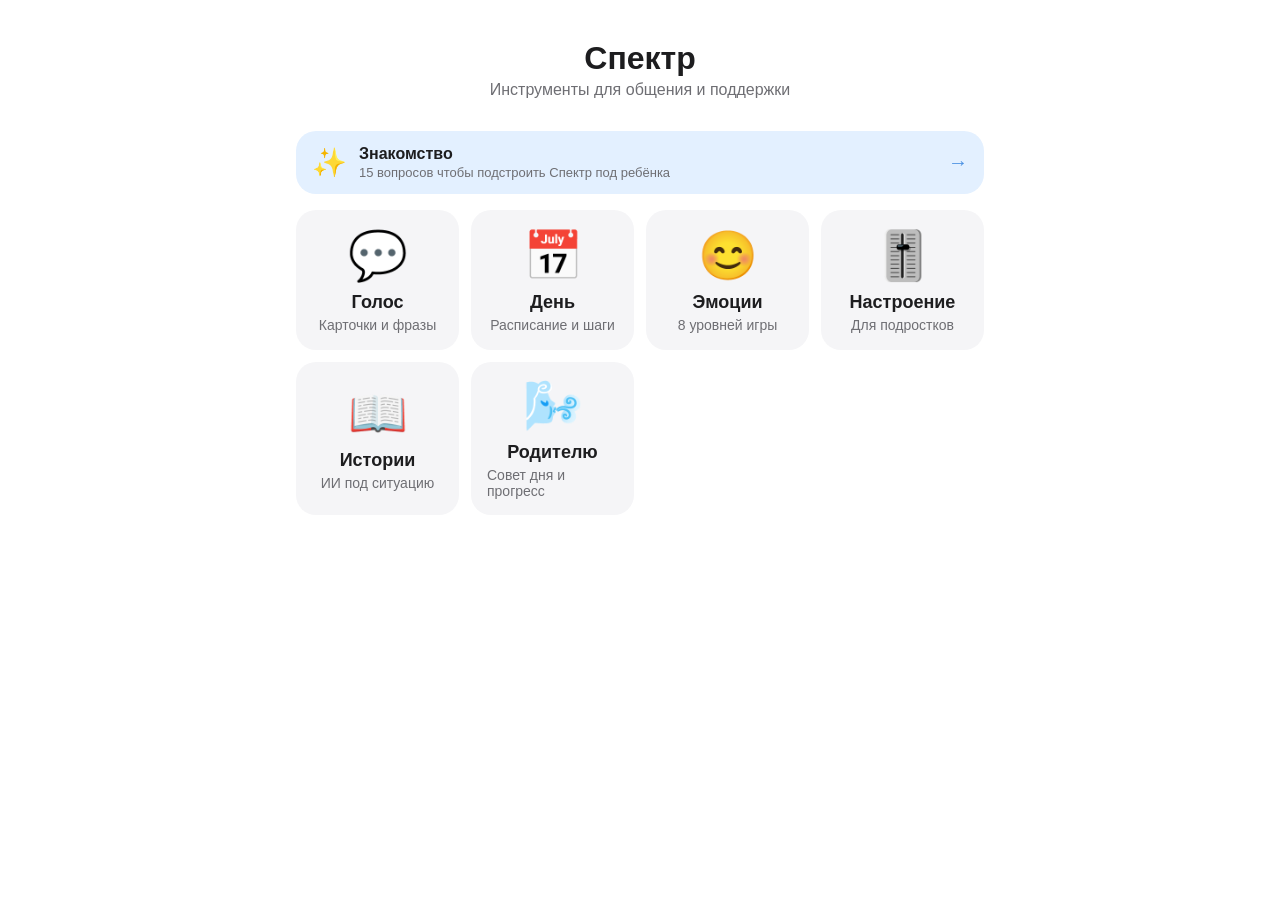
==== static/index.html @ e47038ba "Sprint 9: Parent Track (Hanen OWL + MYmind + progress dashboard) Opens second parallel track — for t" ====
<!DOCTYPE html>
<html lang="ru">
<head>
<meta charset="UTF-8">
<meta name="viewport" content="width=device-width, initial-scale=1.0, viewport-fit=cover, user-scalable=no">
<title>Спектр</title>
<script src="https://telegram.org/js/telegram-web-app.js"></script>
<link rel="stylesheet" href="/static/css/tokens.css">
<link rel="manifest" href="/manifest.webmanifest">
<meta name="theme-color" content="#4a90e2">
<meta name="apple-mobile-web-app-capable" content="yes">
<meta name="apple-mobile-web-app-status-bar-style" content="default">
<meta name="apple-mobile-web-app-title" content="Спектр">
<link rel="apple-touch-icon" href="/static/assets/icon-192.png">
<link rel="icon" type="image/svg+xml" href="/static/assets/icon.svg">
<link rel="stylesheet" href="/static/css/index.css">
</head>
<body>
<main class="hub">
  <h1 class="hub-title">Спектр</h1>
  <p class="hub-sub">Инструменты для общения и поддержки</p>

  <a href="/onboarding" class="hub-banner" id="hub-banner" hidden>
    <span class="hub-banner-icon">✨</span>
    <span class="hub-banner-text">
      <strong>Знакомство</strong>
      <span class="hub-banner-sub">15 вопросов чтобы подстроить Спектр под ребёнка</span>
    </span>
    <span class="hub-banner-arrow">→</span>
  </a>

  <nav class="hub-grid">
    <a href="/aac" class="hub-tile">
      <div class="hub-tile-icon">💬</div>
      <div class="hub-tile-label">Голос</div>
      <div class="hub-tile-desc">Карточки и фразы</div>
    </a>
    <a href="/day" class="hub-tile">
      <div class="hub-tile-icon">📅</div>
      <div class="hub-tile-label">День</div>
      <div class="hub-tile-desc">Расписание и шаги</div>
    </a>
    <a href="/emotions" class="hub-tile">
      <div class="hub-tile-icon">😊</div>
      <div class="hub-tile-label">Эмоции</div>
      <div class="hub-tile-desc">8 уровней игры</div>
    </a>
    <a href="/mood" class="hub-tile">
      <div class="hub-tile-icon">🎚️</div>
      <div class="hub-tile-label">Настроение</div>
      <div class="hub-tile-desc">Для подростков</div>
    </a>
    <a href="/stories" class="hub-tile">
      <div class="hub-tile-icon">📖</div>
      <div class="hub-tile-label">Истории</div>
      <div class="hub-tile-desc">ИИ под ситуацию</div>
    </a>
    <a href="/parent" class="hub-tile">
      <div class="hub-tile-icon">🌬️</div>
      <div class="hub-tile-label">Родителю</div>
      <div class="hub-tile-desc">Совет дня и прогресс</div>
    </a>
  </nav>

  <div class="hub-profile-chip" id="profile-chip" hidden></div>
</main>
<script src="/static/js/telegram.js"></script>
<script src="/static/js/telemetry.js"></script>
<script>
(function () {
  let profile = null;
  try {
    profile = JSON.parse(localStorage.getItem('spectrum_sensory_profile') || 'null');
  } catch (_) {}
  if (!profile) {
    document.getElementById('hub-banner').hidden = false;
  } else {
    const chip = document.getElementById('profile-chip');
    const labels = { seeking: 'Ищет стимуляцию', hyper: 'Чувствителен', hypo: 'Слабая реакция', mixed: 'Смешанный профиль' };
    const icons = { seeking: '🎢', hyper: '🌙', hypo: '🌫️', mixed: '🌗' };
    chip.innerHTML =
      '<span>' + (icons[profile.dominant] || '🌗') + '</span>' +
      '<span>' + (labels[profile.dominant] || 'Профиль') + '</span>' +
      '<a href="/onboarding" class="hub-profile-chip-edit">изменить</a>';
    chip.hidden = false;
  }
  window.SP && window.SP.event && window.SP.event('hub_open', {
    has_profile: !!profile,
    profile: profile ? profile.dominant : null,
  });
})();
</script>
<script src="/static/js/pwa.js" defer></script>
</body>
</html>
---- static/css/tokens.css ----
:root {
  --sp-bg: #ffffff;
  --sp-bg-secondary: #f5f5f7;
  --sp-text: #1d1d1f;
  --sp-text-muted: #6e6e73;
  --sp-accent: #4a90e2;
  --sp-accent-soft: #e3f0ff;
  --sp-success: #34c759;
  --sp-border: #d2d2d7;
  --sp-radius: 12px;
  --sp-radius-lg: 20px;
  --sp-touch-target: 56px;
  --sp-font: -apple-system, BlinkMacSystemFont, "SF Pro Text", "Helvetica Neue", "Segoe UI", Roboto, sans-serif;
  --tg-bg: var(--tg-theme-bg-color, var(--sp-bg));
  --tg-text: var(--tg-theme-text-color, var(--sp-text));
}

@media (prefers-color-scheme: dark) {
  :root {
    --sp-bg: #000000;
    --sp-bg-secondary: #1c1c1e;
    --sp-text: #ffffff;
    --sp-text-muted: #98989d;
    --sp-border: #38383a;
    --sp-accent-soft: #1a2942;
  }
}

@media (prefers-reduced-motion: reduce) {
  *, *::before, *::after {
    animation-duration: 0.01ms !important;
    transition-duration: 0.01ms !important;
  }
}

* { box-sizing: border-box; -webkit-tap-highlight-color: transparent; }
[hidden] { display: none !important; }
html, body {
  margin: 0; padding: 0;
  background: var(--tg-bg); color: var(--tg-text);
  font-family: var(--sp-font);
  font-size: 16px;
}
body {
  padding-top: env(safe-area-inset-top);
  padding-bottom: env(safe-area-inset-bottom);
}
button { font: inherit; }
---- static/css/index.css ----
.hub {
  padding: 24px 16px;
  max-width: 720px;
  margin: 0 auto;
}
.hub-title {
  font-size: 32px;
  font-weight: 700;
  margin: 16px 0 4px;
  text-align: center;
}
.hub-sub {
  font-size: 16px;
  color: var(--sp-text-muted);
  text-align: center;
  margin: 0 0 32px;
}
.hub-grid {
  display: grid;
  grid-template-columns: repeat(auto-fill, minmax(140px, 1fr));
  gap: 12px;
}
.hub-tile {
  display: flex;
  flex-direction: column;
  align-items: center;
  justify-content: center;
  min-height: 140px;
  padding: 16px;
  background: var(--sp-bg-secondary);
  border-radius: var(--sp-radius-lg);
  text-decoration: none;
  color: inherit;
  transition: transform 0.15s ease, background 0.15s ease;
}
.hub-tile:active {
  transform: scale(0.97);
  background: var(--sp-accent-soft);
}
.hub-tile-icon {
  font-size: 48px;
  margin-bottom: 8px;
}
.hub-tile-label {
  font-size: 18px;
  font-weight: 600;
}
.hub-tile-desc {
  font-size: 14px;
  color: var(--sp-text-muted);
  margin-top: 4px;
}
.hub-tile-disabled {
  opacity: 0.4;
  pointer-events: none;
}

.hub-banner {
  display: flex;
  align-items: center;
  gap: 12px;
  margin-bottom: 16px;
  padding: 14px 16px;
  background: var(--sp-accent-soft);
  border-radius: var(--sp-radius-lg);
  text-decoration: none;
  color: inherit;
  transition: transform 0.15s, background 0.15s;
}
.hub-banner:active {
  transform: scale(0.98);
}
.hub-banner-icon {
  font-size: 28px;
  flex: 0 0 auto;
}
.hub-banner-text {
  flex: 1;
  display: flex;
  flex-direction: column;
  gap: 2px;
  font-size: 15px;
}
.hub-banner-text strong {
  font-size: 16px;
  font-weight: 600;
}
.hub-banner-sub {
  color: var(--sp-text-muted);
  font-size: 13px;
}
.hub-banner-arrow {
  font-size: 20px;
  color: var(--sp-accent);
  flex: 0 0 auto;
}

.hub-profile-chip {
  display: flex;
  align-items: center;
  justify-content: center;
  gap: 8px;
  margin: 20px auto 0;
  padding: 8px 14px;
  background: var(--sp-bg-secondary);
  border-radius: 999px;
  font-size: 13px;
  color: var(--sp-text-muted);
  width: max-content;
  max-width: 100%;
}
.hub-profile-chip-edit {
  color: var(--sp-accent);
  text-decoration: none;
  font-weight: 500;
}
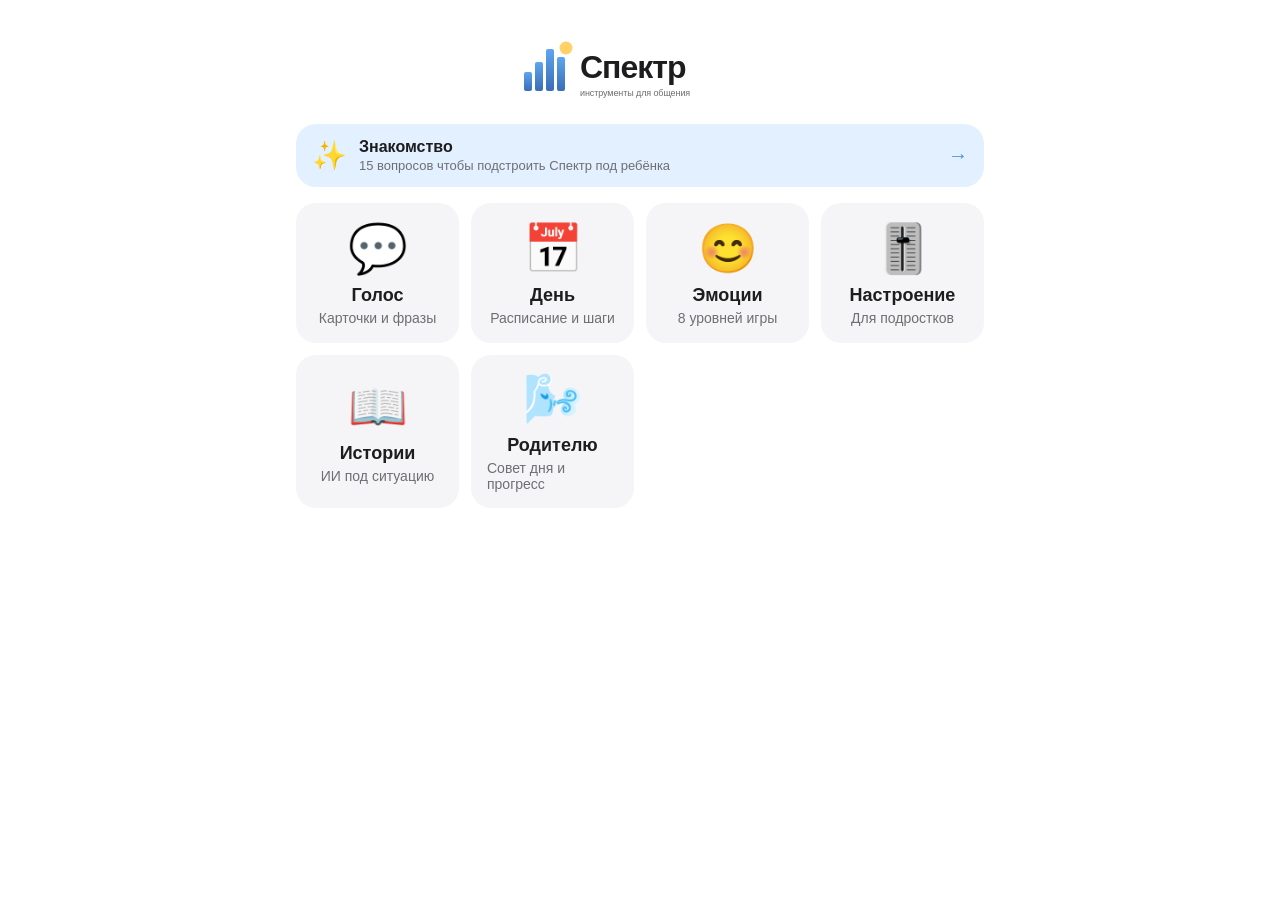
==== commit d394290f: "Sprint 15: brand polish (wordmark + 1200×630 OG share image) Assets: - static/assets/wordmark.svg — " ====
--- a/static/index.html
+++ b/static/index.html
@@ -8,6 +8,18 @@
 <link rel="stylesheet" href="/static/css/tokens.css">
 <link rel="manifest" href="/manifest.webmanifest">
 <meta name="theme-color" content="#4a90e2">
+<meta name="description" content="Спектр — бесплатные инструменты коммуникации для семей с детьми с расстройством аутистического спектра. AAC, расписание, эмоции, истории.">
+<meta property="og:title" content="Спектр">
+<meta property="og:description" content="Инструменты для общения и поддержки детей с РАС. Открыл ссылку — работает.">
+<meta property="og:image" content="https://spectrum-app.fly.dev/static/assets/og-image.png">
+<meta property="og:type" content="website">
+<meta property="og:url" content="https://spectrum-app.fly.dev/">
+<meta property="og:locale" content="ru_RU">
+<meta name="twitter:card" content="summary_large_image">
+<meta name="twitter:title" content="Спектр">
+<meta name="twitter:description" content="Инструменты для общения и поддержки детей с РАС.">
+<meta name="twitter:image" content="https://spectrum-app.fly.dev/static/assets/og-image.png">
+<link rel="icon" type="image/png" sizes="192x192" href="/static/assets/icon-192.png">
 <meta name="apple-mobile-web-app-capable" content="yes">
 <meta name="apple-mobile-web-app-status-bar-style" content="default">
 <meta name="apple-mobile-web-app-title" content="Спектр">
@@ -17,8 +29,10 @@
 </head>
 <body>
 <main class="hub">
-  <h1 class="hub-title">Спектр</h1>
-  <p class="hub-sub">Инструменты для общения и поддержки</p>
+  <h1 class="hub-title">
+    <img src="/static/assets/wordmark.svg" alt="Спектр" class="hub-wordmark">
+    <span class="visually-hidden">Спектр</span>
+  </h1>
 
   <a href="/onboarding" class="hub-banner" id="hub-banner" hidden>
     <span class="hub-banner-icon">✨</span>
@@ -90,6 +104,7 @@
   });
 })();
 </script>
+<script src="/static/js/sensory.js" defer></script>
 <script src="/static/js/pwa.js" defer></script>
 </body>
 </html>
--- a/static/css/tokens.css
+++ b/static/css/tokens.css
@@ -33,6 +33,61 @@
   }
 }
 
+/* ─── Sensory profile adaptations (applied to <html>) ─── */
+/* Hyper-responsivity: low threshold to stimuli — soften everything */
+html.sp-profile-hyper {
+  --sp-accent: #6ba6e0;         /* less saturated */
+  --sp-accent-soft: #ecf3fb;
+  --sp-radius: 14px;
+  --sp-radius-lg: 22px;
+}
+html.sp-profile-hyper *,
+html.sp-profile-hyper *::before,
+html.sp-profile-hyper *::after {
+  transition-duration: 0.28s !important;
+  animation-duration: 0.28s !important;
+}
+html.sp-profile-hyper body {
+  font-size: 15px;              /* slightly smaller / less visual mass */
+}
+
+/* Hypo-responsivity: reduced reactivity — need more salient feedback */
+html.sp-profile-hypo {
+  --sp-touch-target: 64px;      /* bigger tap zones */
+  --sp-accent: #2e76d0;         /* stronger color */
+  --sp-accent-soft: #d5e7f8;
+  --sp-text: #000000;
+}
+@media (prefers-color-scheme: dark) {
+  html.sp-profile-hypo { --sp-text: #ffffff; }
+}
+html.sp-profile-hypo body {
+  font-size: 17px;
+}
+html.sp-profile-hypo button,
+html.sp-profile-hypo .hub-tile,
+html.sp-profile-hypo .aac-card,
+html.sp-profile-hypo .em-option {
+  border-width: 2px;
+}
+html.sp-profile-hypo .hub-tile-label,
+html.sp-profile-hypo .aac-card-label,
+html.sp-profile-hypo .day-mode-label,
+html.sp-profile-hypo .pr-mode-label {
+  font-weight: 700;
+}
+
+/* Sensation-seeking: wants more input — slightly snappier feedback */
+html.sp-profile-seeking {
+  --sp-radius: 16px;
+  --sp-radius-lg: 24px;
+}
+html.sp-profile-seeking *,
+html.sp-profile-seeking *::before,
+html.sp-profile-seeking *::after {
+  transition-duration: 0.1s !important;
+}
+
 * { box-sizing: border-box; -webkit-tap-highlight-color: transparent; }
 [hidden] { display: none !important; }
 html, body {
--- a/static/css/index.css
+++ b/static/css/index.css
@@ -4,16 +4,34 @@
   margin: 0 auto;
 }
 .hub-title {
-  font-size: 32px;
-  font-weight: 700;
-  margin: 16px 0 4px;
+  margin: 8px 0 12px;
   text-align: center;
+  display: flex;
+  justify-content: center;
+}
+.hub-wordmark {
+  width: 240px;
+  max-width: 80%;
+  height: auto;
+  display: block;
+}
+.visually-hidden {
+  position: absolute !important;
+  width: 1px;
+  height: 1px;
+  padding: 0;
+  margin: -1px;
+  overflow: hidden;
+  clip: rect(0, 0, 0, 0);
+  white-space: nowrap;
+  border: 0;
 }
 .hub-sub {
   font-size: 16px;
   color: var(--sp-text-muted);
   text-align: center;
-  margin: 0 0 32px;
+  margin: 0 0 24px;
+  display: none;  /* tagline already в wordmark */
 }
 .hub-grid {
   display: grid;
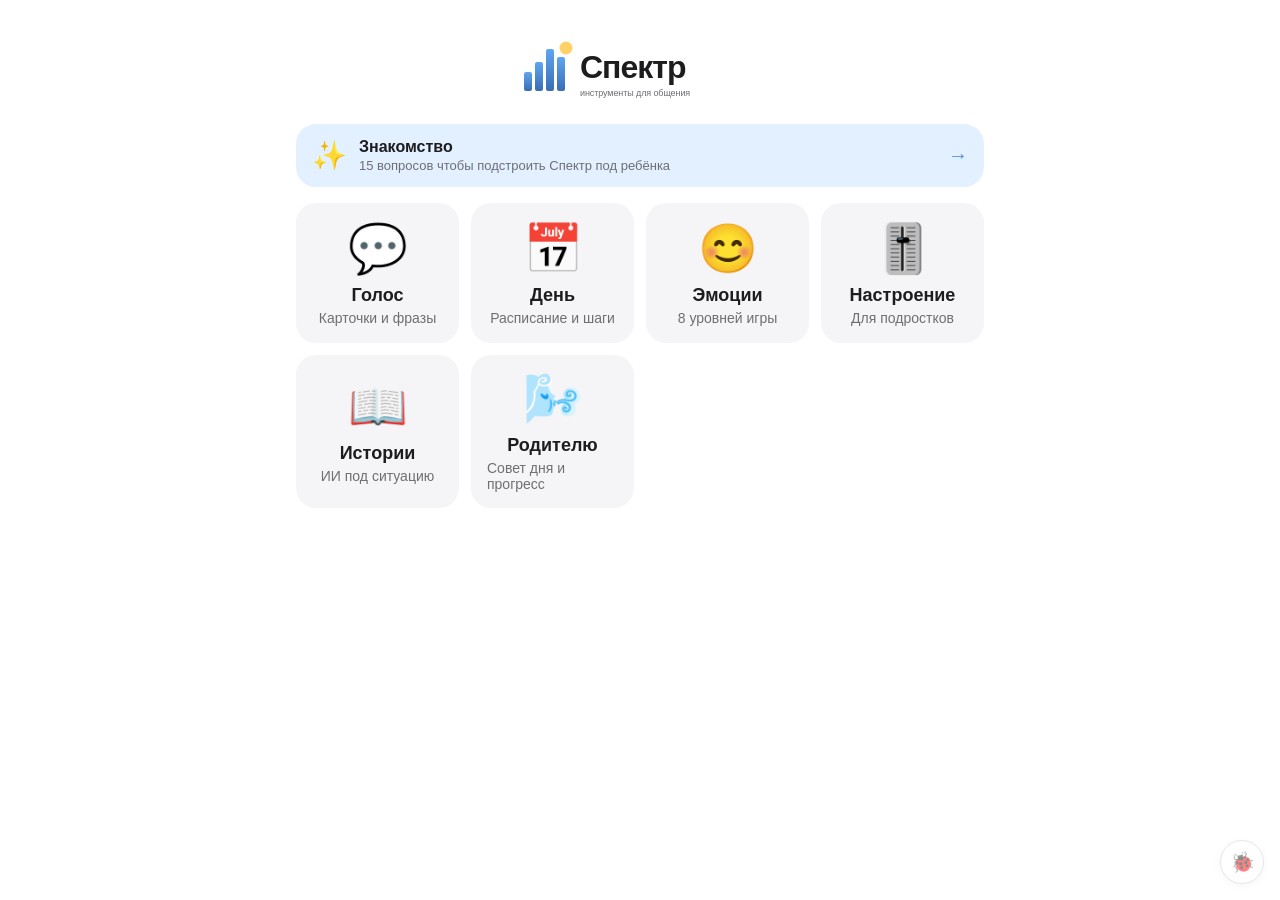
==== commit e873106c: "Sprint 16: global bug-report FAB + endpoint (beta-ready feedback channel) Critical infrastructure fo" ====
--- a/static/index.html
+++ b/static/index.html
@@ -105,6 +105,7 @@
 })();
 </script>
 <script src="/static/js/sensory.js" defer></script>
+<script src="/static/js/bugreport.js" defer></script>
 <script src="/static/js/pwa.js" defer></script>
 </body>
 </html>
--- a/static/css/tokens.css
+++ b/static/css/tokens.css
@@ -88,6 +88,128 @@
   transition-duration: 0.1s !important;
 }
 
+/* ─── Bug report FAB ─── */
+.sp-bug-fab {
+  position: fixed;
+  bottom: calc(16px + env(safe-area-inset-bottom));
+  right: 16px;
+  width: 44px;
+  height: 44px;
+  border-radius: 50%;
+  border: 1px solid var(--sp-border);
+  background: var(--sp-bg);
+  font-size: 20px;
+  cursor: pointer;
+  opacity: 0.55;
+  z-index: 80;
+  box-shadow: 0 2px 8px rgba(0, 0, 0, 0.08);
+  transition: opacity 0.2s, transform 0.15s;
+  font-family: inherit;
+  color: var(--sp-text);
+  display: grid;
+  place-items: center;
+}
+.sp-bug-fab:hover { opacity: 1; }
+.sp-bug-fab:active { transform: scale(0.94); opacity: 1; }
+html.sp-profile-hypo .sp-bug-fab {
+  opacity: 0.75;
+  border-width: 2px;
+}
+
+.sp-bug-modal {
+  position: fixed;
+  inset: 0;
+  z-index: 200;
+  display: flex;
+  align-items: flex-end;
+  justify-content: center;
+}
+.sp-bug-backdrop {
+  position: absolute;
+  inset: 0;
+  background: rgba(0, 0, 0, 0.45);
+}
+.sp-bug-panel {
+  position: relative;
+  width: 100%;
+  max-width: 480px;
+  background: var(--sp-bg);
+  border-radius: var(--sp-radius-lg) var(--sp-radius-lg) 0 0;
+  padding: 20px 16px calc(20px + env(safe-area-inset-bottom));
+  display: flex;
+  flex-direction: column;
+  gap: 12px;
+}
+.sp-bug-close {
+  position: absolute;
+  top: 8px;
+  right: 8px;
+  width: 36px;
+  height: 36px;
+  display: grid;
+  place-items: center;
+  background: none;
+  border: none;
+  font-size: 26px;
+  cursor: pointer;
+  color: var(--sp-text-muted);
+  font-family: inherit;
+}
+.sp-bug-title { margin: 0; font-size: 20px; font-weight: 700; }
+.sp-bug-sub { margin: 0; font-size: 14px; color: var(--sp-text-muted); }
+.sp-bug-textarea {
+  width: 100%;
+  padding: 12px 14px;
+  border: 1.5px solid var(--sp-border);
+  border-radius: var(--sp-radius);
+  font-family: inherit;
+  font-size: 16px;
+  background: var(--sp-bg);
+  color: var(--sp-text);
+  resize: vertical;
+  min-height: 100px;
+  -webkit-appearance: none;
+}
+.sp-bug-textarea:focus { outline: none; border-color: var(--sp-accent); }
+.sp-bug-privacy { margin: 0; font-size: 12px; color: var(--sp-text-muted); }
+.sp-bug-actions { display: flex; gap: 8px; }
+.sp-bug-btn {
+  flex: 1;
+  min-height: 48px;
+  border: none;
+  border-radius: var(--sp-radius);
+  font-size: 16px;
+  font-weight: 600;
+  cursor: pointer;
+  font-family: inherit;
+  transition: transform 0.15s, background 0.15s;
+}
+.sp-bug-btn:active { transform: scale(0.97); }
+.sp-bug-btn:disabled { opacity: 0.5; cursor: not-allowed; }
+.sp-bug-btn-primary { background: var(--sp-accent); color: white; }
+.sp-bug-btn-secondary { background: var(--sp-bg-secondary); color: var(--sp-text); }
+.sp-bug-status {
+  font-size: 13px;
+  color: var(--sp-text-muted);
+  text-align: center;
+}
+
+.sp-bug-toast {
+  position: fixed;
+  bottom: calc(80px + env(safe-area-inset-bottom));
+  left: 50%;
+  transform: translateX(-50%);
+  background: var(--sp-text);
+  color: var(--sp-bg);
+  padding: 12px 18px;
+  border-radius: 999px;
+  font-size: 14px;
+  font-weight: 500;
+  z-index: 250;
+  box-shadow: 0 4px 16px rgba(0, 0, 0, 0.18);
+  max-width: 90%;
+}
+
 * { box-sizing: border-box; -webkit-tap-highlight-color: transparent; }
 [hidden] { display: none !important; }
 html, body {
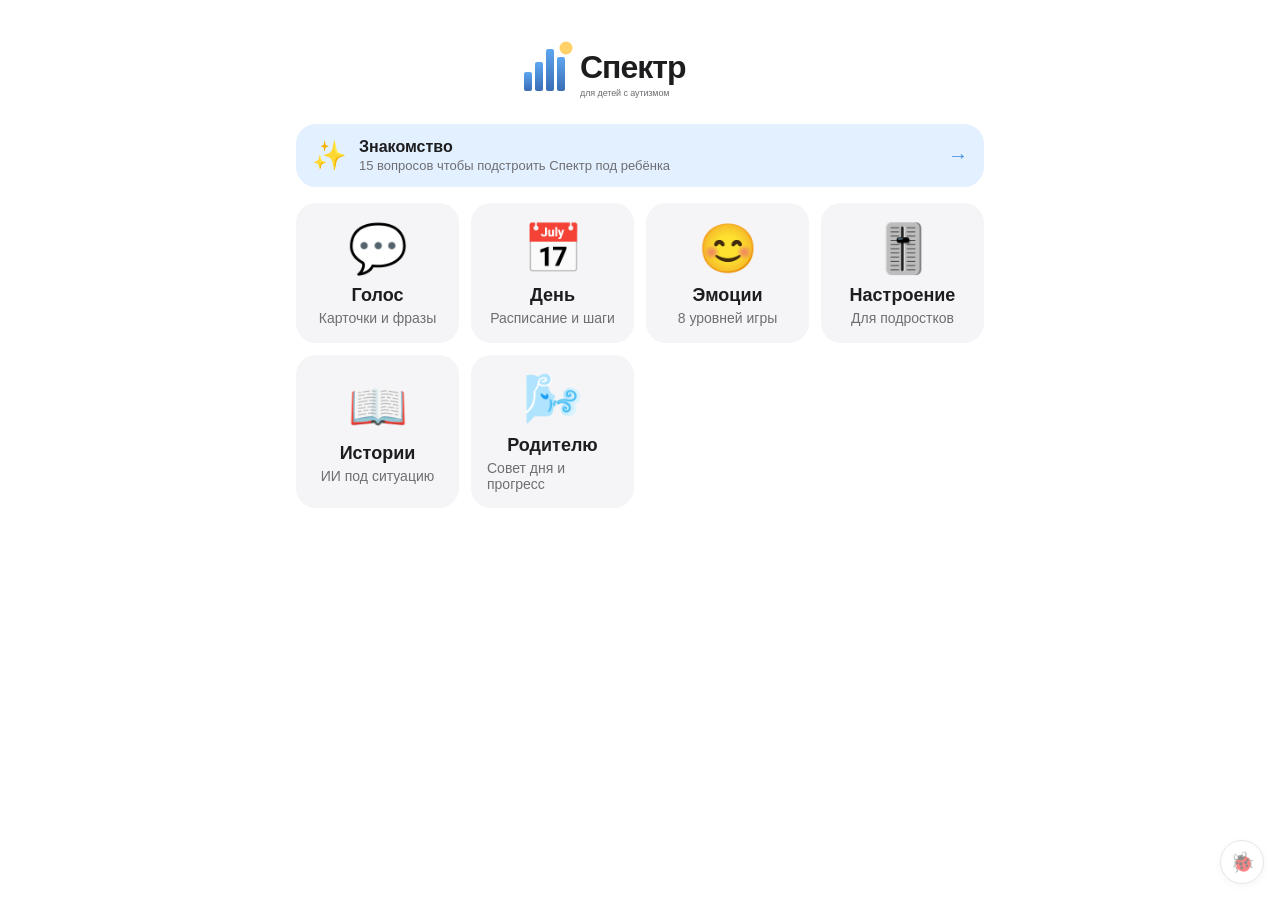
==== commit 1281ef38: "Sprint 26: messaging — «для детей с аутизмом» (вместо «РАС» в user-facing) @skol4356 feedback: tagli" ====
--- a/static/index.html
+++ b/static/index.html
@@ -8,16 +8,16 @@
 <link rel="stylesheet" href="/static/css/tokens.css">
 <link rel="manifest" href="/manifest.webmanifest">
 <meta name="theme-color" content="#4a90e2">
-<meta name="description" content="Спектр — бесплатные инструменты коммуникации для семей с детьми с расстройством аутистического спектра. AAC, расписание, эмоции, истории.">
+<meta name="description" content="Спектр — бесплатные инструменты для общения и поддержки детей с аутизмом. AAC, расписание, эмоции, истории.">
 <meta property="og:title" content="Спектр">
-<meta property="og:description" content="Инструменты для общения и поддержки детей с РАС. Открыл ссылку — работает.">
+<meta property="og:description" content="Инструменты для общения и поддержки детей с аутизмом. Открыл ссылку — работает.">
 <meta property="og:image" content="https://spectrum-app.fly.dev/static/assets/og-image.png">
 <meta property="og:type" content="website">
 <meta property="og:url" content="https://spectrum-app.fly.dev/">
 <meta property="og:locale" content="ru_RU">
 <meta name="twitter:card" content="summary_large_image">
 <meta name="twitter:title" content="Спектр">
-<meta name="twitter:description" content="Инструменты для общения и поддержки детей с РАС.">
+<meta name="twitter:description" content="Инструменты для общения и поддержки детей с аутизмом.">
 <meta name="twitter:image" content="https://spectrum-app.fly.dev/static/assets/og-image.png">
 <link rel="icon" type="image/png" sizes="192x192" href="/static/assets/icon-192.png">
 <meta name="apple-mobile-web-app-capable" content="yes">
@@ -106,6 +106,7 @@
 </script>
 <script src="/static/js/sensory.js" defer></script>
 <script src="/static/js/bugreport.js" defer></script>
+<script src="/static/js/tour.js" defer></script>
 <script src="/static/js/pwa.js" defer></script>
 </body>
 </html>
--- a/static/css/tokens.css
+++ b/static/css/tokens.css
@@ -194,6 +194,68 @@
   text-align: center;
 }
 
+/* ─── First-visit tour ─── */
+.sp-tour-backdrop {
+  position: fixed;
+  inset: 0;
+  background: rgba(0, 0, 0, 0.5);
+  z-index: 180;
+}
+.sp-tour-card {
+  position: fixed;
+  bottom: calc(20px + env(safe-area-inset-bottom));
+  left: 50%;
+  transform: translateX(-50%);
+  width: calc(100% - 32px);
+  max-width: 380px;
+  background: var(--sp-bg);
+  border-radius: var(--sp-radius-lg);
+  padding: 20px 18px;
+  z-index: 190;
+  box-shadow: 0 8px 32px rgba(0, 0, 0, 0.18);
+  display: flex;
+  flex-direction: column;
+  gap: 10px;
+}
+.sp-tour-step {
+  font-size: 12px;
+  font-weight: 600;
+  color: var(--sp-accent);
+  letter-spacing: 0.5px;
+}
+.sp-tour-title { margin: 0; font-size: 20px; font-weight: 700; }
+.sp-tour-body { margin: 0; font-size: 15px; line-height: 1.5; color: var(--sp-text); }
+.sp-tour-actions { display: flex; gap: 8px; margin-top: 6px; }
+.sp-tour-actions button {
+  flex: 1;
+  min-height: 44px;
+  border: none;
+  border-radius: var(--sp-radius);
+  font-family: inherit;
+  font-size: 15px;
+  font-weight: 600;
+  cursor: pointer;
+  transition: transform 0.15s, background 0.15s;
+}
+.sp-tour-actions button:active { transform: scale(0.97); }
+.sp-tour-skip { background: var(--sp-bg-secondary); color: var(--sp-text); }
+.sp-tour-next { background: var(--sp-accent); color: white; }
+.sp-tour-highlight {
+  position: relative;
+  z-index: 185;
+  outline: 4px solid var(--sp-accent);
+  outline-offset: 4px;
+  border-radius: var(--sp-radius-lg);
+  animation: sp-tour-pulse 1.6s ease-in-out infinite;
+}
+@keyframes sp-tour-pulse {
+  0%, 100% { box-shadow: 0 0 0 0 rgba(74, 144, 226, 0.4); }
+  50% { box-shadow: 0 0 0 12px rgba(74, 144, 226, 0); }
+}
+@media (prefers-reduced-motion: reduce) {
+  .sp-tour-highlight { animation: none; }
+}
+
 .sp-bug-toast {
   position: fixed;
   bottom: calc(80px + env(safe-area-inset-bottom));
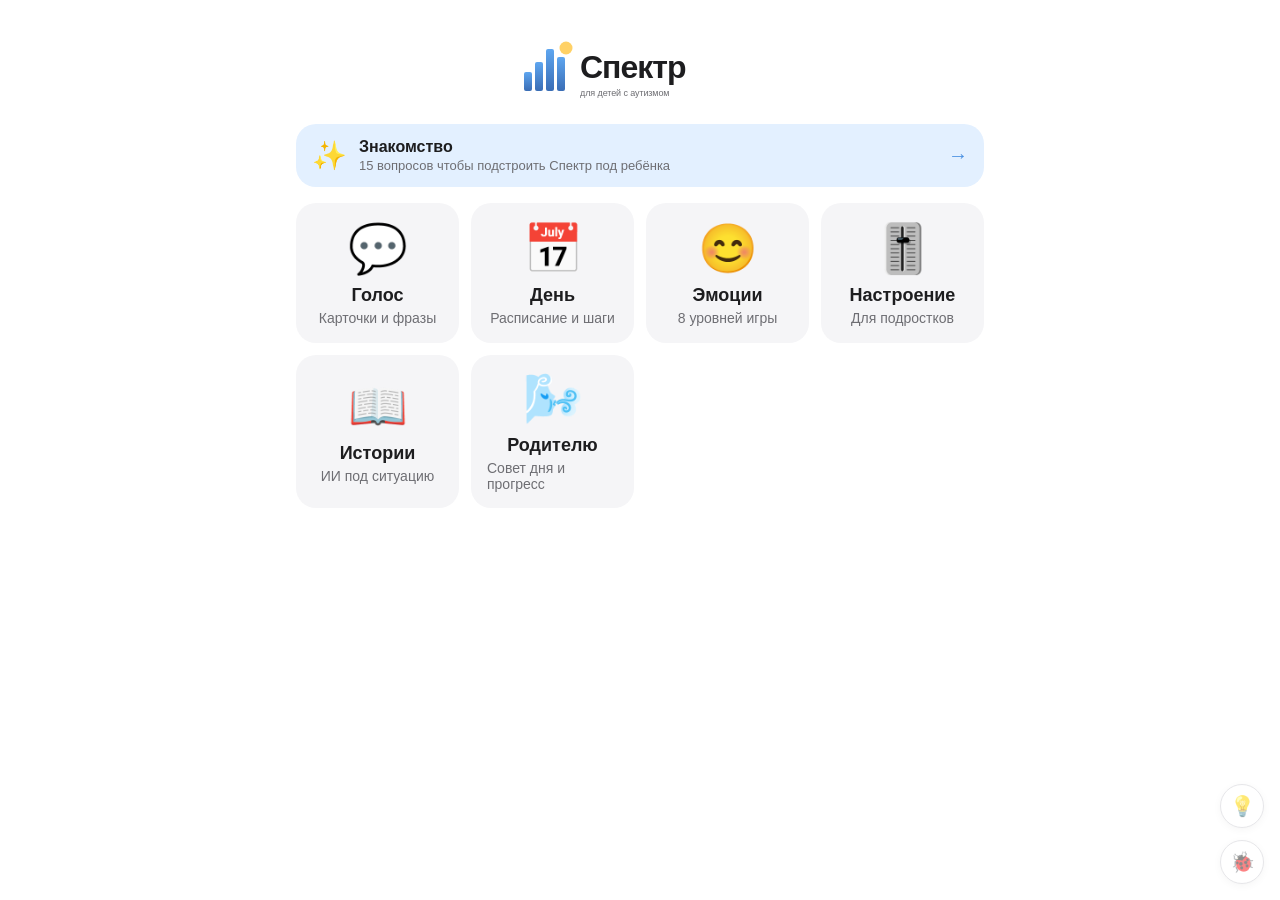
==== commit a75f9417: "Sprint 27: 💡 suggestion FAB — обращения и предложения Parallel to 🐞 bug-report channel, opens a sepa" ====
--- a/static/index.html
+++ b/static/index.html
@@ -107,6 +107,7 @@
 <script src="/static/js/sensory.js" defer></script>
 <script src="/static/js/bugreport.js" defer></script>
 <script src="/static/js/tour.js" defer></script>
+<script src="/static/js/suggestion.js" defer></script>
 <script src="/static/js/pwa.js" defer></script>
 </body>
 </html>
--- a/static/css/tokens.css
+++ b/static/css/tokens.css
@@ -256,6 +256,153 @@
   .sp-tour-highlight { animation: none; }
 }
 
+/* ─── Suggestion FAB (stacked above bug FAB) ─── */
+.sp-sg-fab {
+  position: fixed;
+  bottom: calc(72px + env(safe-area-inset-bottom));
+  right: 16px;
+  width: 44px;
+  height: 44px;
+  border-radius: 50%;
+  border: 1px solid var(--sp-border);
+  background: var(--sp-bg);
+  font-size: 20px;
+  cursor: pointer;
+  opacity: 0.55;
+  z-index: 80;
+  box-shadow: 0 2px 8px rgba(0, 0, 0, 0.08);
+  transition: opacity 0.2s, transform 0.15s;
+  font-family: inherit;
+  color: var(--sp-text);
+  display: grid;
+  place-items: center;
+}
+.sp-sg-fab:hover { opacity: 1; }
+.sp-sg-fab:active { transform: scale(0.94); opacity: 1; }
+html.sp-profile-hypo .sp-sg-fab {
+  opacity: 0.75;
+  border-width: 2px;
+}
+
+.sp-sg-modal {
+  position: fixed;
+  inset: 0;
+  z-index: 200;
+  display: flex;
+  align-items: flex-end;
+  justify-content: center;
+}
+.sp-sg-backdrop {
+  position: absolute;
+  inset: 0;
+  background: rgba(0, 0, 0, 0.45);
+}
+.sp-sg-panel {
+  position: relative;
+  width: 100%;
+  max-width: 480px;
+  background: var(--sp-bg);
+  border-radius: var(--sp-radius-lg) var(--sp-radius-lg) 0 0;
+  padding: 20px 16px calc(20px + env(safe-area-inset-bottom));
+  display: flex;
+  flex-direction: column;
+  gap: 12px;
+}
+.sp-sg-close {
+  position: absolute;
+  top: 8px;
+  right: 8px;
+  width: 36px;
+  height: 36px;
+  display: grid;
+  place-items: center;
+  background: none;
+  border: none;
+  font-size: 26px;
+  cursor: pointer;
+  color: var(--sp-text-muted);
+  font-family: inherit;
+}
+.sp-sg-title { margin: 0; font-size: 20px; font-weight: 700; }
+.sp-sg-sub { margin: 0; font-size: 14px; color: var(--sp-text-muted); }
+.sp-sg-textarea {
+  width: 100%;
+  padding: 12px 14px;
+  border: 1.5px solid var(--sp-border);
+  border-radius: var(--sp-radius);
+  font-family: inherit;
+  font-size: 16px;
+  background: var(--sp-bg);
+  color: var(--sp-text);
+  resize: vertical;
+  min-height: 100px;
+  -webkit-appearance: none;
+}
+.sp-sg-textarea:focus { outline: none; border-color: var(--sp-accent); }
+.sp-sg-contact-label {
+  display: flex;
+  flex-direction: column;
+  gap: 6px;
+}
+.sp-sg-contact-label > span {
+  font-size: 12px;
+  font-weight: 600;
+  color: var(--sp-text-muted);
+  text-transform: uppercase;
+  letter-spacing: 0.5px;
+}
+.sp-sg-contact {
+  width: 100%;
+  height: 44px;
+  padding: 0 14px;
+  border: 1.5px solid var(--sp-border);
+  border-radius: var(--sp-radius);
+  font-family: inherit;
+  font-size: 16px;
+  background: var(--sp-bg);
+  color: var(--sp-text);
+  -webkit-appearance: none;
+}
+.sp-sg-contact:focus { outline: none; border-color: var(--sp-accent); }
+.sp-sg-privacy { margin: 0; font-size: 12px; color: var(--sp-text-muted); }
+.sp-sg-actions { display: flex; gap: 8px; }
+.sp-sg-btn {
+  flex: 1;
+  min-height: 48px;
+  border: none;
+  border-radius: var(--sp-radius);
+  font-size: 16px;
+  font-weight: 600;
+  cursor: pointer;
+  font-family: inherit;
+  transition: transform 0.15s, background 0.15s;
+}
+.sp-sg-btn:active { transform: scale(0.97); }
+.sp-sg-btn:disabled { opacity: 0.5; cursor: not-allowed; }
+.sp-sg-btn-primary { background: var(--sp-accent); color: white; }
+.sp-sg-btn-secondary { background: var(--sp-bg-secondary); color: var(--sp-text); }
+.sp-sg-status {
+  font-size: 13px;
+  color: var(--sp-text-muted);
+  text-align: center;
+}
+
+.sp-sg-toast {
+  position: fixed;
+  bottom: calc(132px + env(safe-area-inset-bottom));
+  left: 50%;
+  transform: translateX(-50%);
+  background: var(--sp-text);
+  color: var(--sp-bg);
+  padding: 12px 18px;
+  border-radius: 999px;
+  font-size: 14px;
+  font-weight: 500;
+  z-index: 250;
+  box-shadow: 0 4px 16px rgba(0, 0, 0, 0.18);
+  max-width: 90%;
+}
+
 .sp-bug-toast {
   position: fixed;
   bottom: calc(80px + env(safe-area-inset-bottom));
